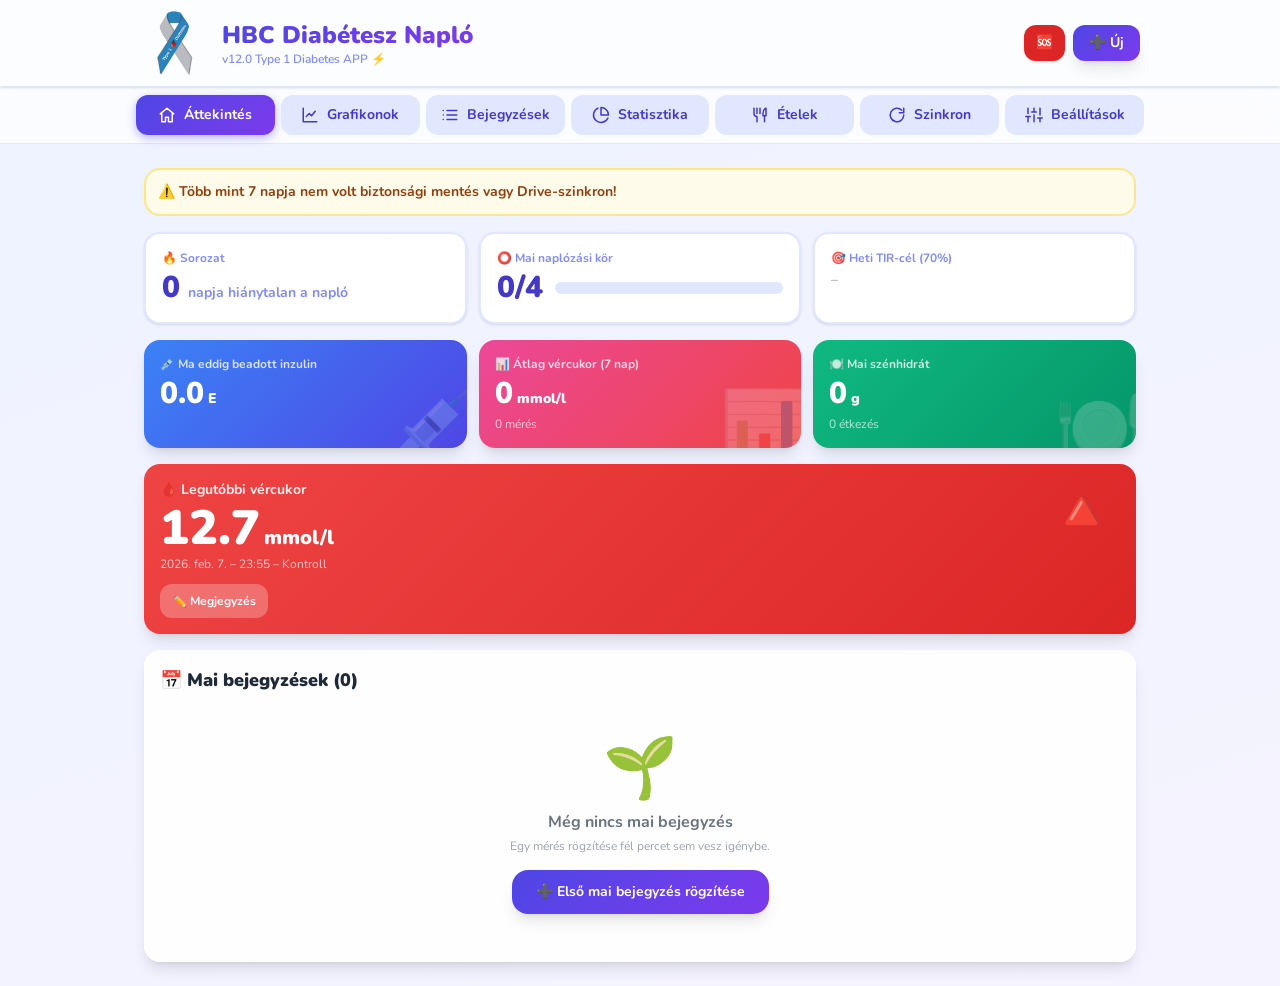
==== index.html @ e6b9826d "Add files via upload" ====
<!DOCTYPE html>
<html lang="hu">
<head>
<meta charset="UTF-8">
<meta name="viewport" content="width=device-width,initial-scale=1.0">
<title>HBC Diabétesz Napló v12.0 Type 1 Diabetes APP</title>
<meta name="description" content="Inzulinnal kezelt cukorbetegek személyes naplója – vércukor, szénhidrát, inzulin, statisztika, megosztás.">
<meta name="theme-color" content="#4f46e5">
<link rel="manifest" href="manifest.json">
<link rel="icon" href="icons/icon-192.png">
<link rel="apple-touch-icon" href="icons/icon-192.png">
<meta name="apple-mobile-web-app-capable" content="yes">
<meta name="apple-mobile-web-app-status-bar-style" content="default">
<meta name="apple-mobile-web-app-title" content="HBC Diab Napló">
<link rel="stylesheet" href="css/fonts.css">
<link rel="stylesheet" href="css/app.css">
<link rel="stylesheet" href="css/custom.css">
</head>
<body>
<div id="root"></div>
<script src="lib/react.production.min.js"></script>
<script src="lib/react-dom.production.min.js"></script>
<script src="lib/chart.umd.min.js"></script>
<script src="js/i18n.js"></script>
<script src="js/storage.js"></script>
<script src="js/sync.js"></script>
<script src="js/cgm.js"></script>
<script src="js/app.js"></script>
<script>
if('serviceWorker' in navigator){
  window.addEventListener('load',()=>navigator.serviceWorker.register('sw.js').catch(()=>{}));
}
</script>
</body>
</html>
---- css/fonts.css ----
/* Nunito — helyi betűtípusok (offline működéshez), latin + latin-ext (magyar ékezetek) */
@font-face{font-family:'Nunito';font-style:normal;font-weight:400;font-display:swap;src:url('../fonts/nunito-latin-ext-400-normal.woff2') format('woff2');unicode-range:U+0100-02BA,U+02BD-02C5,U+02C7-02CC,U+02CE-02D7,U+02DD-02FF,U+0304,U+0308,U+0329,U+1D00-1DBF,U+1E00-1E9F,U+1EF2-1EFF,U+2020,U+20A0-20AB,U+20AD-20C0,U+2113,U+2C60-2C7F,U+A720-A7FF}
@font-face{font-family:'Nunito';font-style:normal;font-weight:400;font-display:swap;src:url('../fonts/nunito-latin-400-normal.woff2') format('woff2');unicode-range:U+0000-00FF,U+0131,U+0152-0153,U+02BB-02BC,U+02C6,U+02DA,U+02DC,U+0304,U+0308,U+0329,U+2000-206F,U+20AC,U+2122,U+2191,U+2193,U+2212,U+2215,U+FEFF,U+FFFD}
@font-face{font-family:'Nunito';font-style:normal;font-weight:600;font-display:swap;src:url('../fonts/nunito-latin-ext-600-normal.woff2') format('woff2');unicode-range:U+0100-02BA,U+02BD-02C5,U+02C7-02CC,U+02CE-02D7,U+02DD-02FF,U+0304,U+0308,U+0329,U+1D00-1DBF,U+1E00-1E9F,U+1EF2-1EFF,U+2020,U+20A0-20AB,U+20AD-20C0,U+2113,U+2C60-2C7F,U+A720-A7FF}
@font-face{font-family:'Nunito';font-style:normal;font-weight:600;font-display:swap;src:url('../fonts/nunito-latin-600-normal.woff2') format('woff2');unicode-range:U+0000-00FF,U+0131,U+0152-0153,U+02BB-02BC,U+02C6,U+02DA,U+02DC,U+0304,U+0308,U+0329,U+2000-206F,U+20AC,U+2122,U+2191,U+2193,U+2212,U+2215,U+FEFF,U+FFFD}
@font-face{font-family:'Nunito';font-style:normal;font-weight:700;font-display:swap;src:url('../fonts/nunito-latin-ext-700-normal.woff2') format('woff2');unicode-range:U+0100-02BA,U+02BD-02C5,U+02C7-02CC,U+02CE-02D7,U+02DD-02FF,U+0304,U+0308,U+0329,U+1D00-1DBF,U+1E00-1E9F,U+1EF2-1EFF,U+2020,U+20A0-20AB,U+20AD-20C0,U+2113,U+2C60-2C7F,U+A720-A7FF}
@font-face{font-family:'Nunito';font-style:normal;font-weight:700;font-display:swap;src:url('../fonts/nunito-latin-700-normal.woff2') format('woff2');unicode-range:U+0000-00FF,U+0131,U+0152-0153,U+02BB-02BC,U+02C6,U+02DA,U+02DC,U+0304,U+0308,U+0329,U+2000-206F,U+20AC,U+2122,U+2191,U+2193,U+2212,U+2215,U+FEFF,U+FFFD}
@font-face{font-family:'Nunito';font-style:normal;font-weight:800;font-display:swap;src:url('../fonts/nunito-latin-ext-800-normal.woff2') format('woff2');unicode-range:U+0100-02BA,U+02BD-02C5,U+02C7-02CC,U+02CE-02D7,U+02DD-02FF,U+0304,U+0308,U+0329,U+1D00-1DBF,U+1E00-1E9F,U+1EF2-1EFF,U+2020,U+20A0-20AB,U+20AD-20C0,U+2113,U+2C60-2C7F,U+A720-A7FF}
@font-face{font-family:'Nunito';font-style:normal;font-weight:800;font-display:swap;src:url('../fonts/nunito-latin-800-normal.woff2') format('woff2');unicode-range:U+0000-00FF,U+0131,U+0152-0153,U+02BB-02BC,U+02C6,U+02DA,U+02DC,U+0304,U+0308,U+0329,U+2000-206F,U+20AC,U+2122,U+2191,U+2193,U+2212,U+2215,U+FEFF,U+FFFD}
@font-face{font-family:'Nunito';font-style:normal;font-weight:900;font-display:swap;src:url('../fonts/nunito-latin-ext-900-normal.woff2') format('woff2');unicode-range:U+0100-02BA,U+02BD-02C5,U+02C7-02CC,U+02CE-02D7,U+02DD-02FF,U+0304,U+0308,U+0329,U+1D00-1DBF,U+1E00-1E9F,U+1EF2-1EFF,U+2020,U+20A0-20AB,U+20AD-20C0,U+2113,U+2C60-2C7F,U+A720-A7FF}
@font-face{font-family:'Nunito';font-style:normal;font-weight:900;font-display:swap;src:url('../fonts/nunito-latin-900-normal.woff2') format('woff2');unicode-range:U+0000-00FF,U+0131,U+0152-0153,U+02BB-02BC,U+02C6,U+02DA,U+02DC,U+0304,U+0308,U+0329,U+2000-206F,U+20AC,U+2122,U+2191,U+2193,U+2212,U+2215,U+FEFF,U+FFFD}
---- css/custom.css ----
*{-webkit-tap-highlight-color:transparent;box-sizing:border-box}
html,body{font-family:'Nunito',sans-serif;background:#eef2ff;margin:0;padding:0}
@keyframes pulse2{0%,100%{opacity:1}50%{opacity:.55}}
.iob-p{animation:pulse2 2s infinite}
.ecard{transition:transform .15s,box-shadow .15s}
.ecard:hover{transform:translateY(-1px);box-shadow:0 6px 20px rgba(79,70,229,.15)}
::-webkit-scrollbar{width:5px;height:5px}
::-webkit-scrollbar-thumb{background:#818cf8;border-radius:3px}
::-webkit-scrollbar-track{background:#e0e7ff}
button:active{transform:scale(.97)}
input[type=date],input[type=datetime-local]{color-scheme:light}
.ta{background:linear-gradient(135deg,var(--hbc-c1,#4f46e5),var(--hbc-c2,#7c3aed))!important;color:#fff!important;box-shadow:0 3px 10px rgba(79,70,229,.4)}
.ti{background:#e0e7ff;color:#4338ca}
.chart-container{position:relative;height:260px;width:100%}
@media(min-width:768px){.chart-container{height:360px}}

/* ═══════════ v9 — TypeOneDiab LOGÓ ═══════════
   Mobil: a max. méret a fejlécben rendelkezésre álló helyhez igazodik.
   Asztali: alapból +20% (48px → 58px), és a képernyőszélességgel
   automatikusan skálázódik (clamp: 58–76px). */
.hbc-logo{height:clamp(38px,11vw,48px);width:auto;max-width:34vw;object-fit:contain;
  border-radius:12px;flex-shrink:0}
@media(min-width:768px){.hbc-logo{height:clamp(58px,5.5vw,76px);max-width:none}}
[data-hbc-dark] .hbc-logo{background:#fff;padding:2px}

/* ═══════════ v9 — MOBIL HAMBURGER MENÜ ═══════════ */
.hbc-menu{background:rgba(255,255,255,.98);backdrop-filter:blur(12px);
  -webkit-backdrop-filter:blur(12px);border-radius:0 0 24px 24px;
  box-shadow:0 12px 32px rgba(79,70,229,.25);padding:14px 14px 18px;
  animation:hbcMenuIn .18s ease-out}
@keyframes hbcMenuIn{from{transform:translateY(-8px);opacity:0}to{transform:translateY(0);opacity:1}}
[data-hbc-dark] .hbc-menu{background:rgba(24,20,40,.98)}

/* ═══════════ v9 — EGYÉNI SZÍNVÁLASZTÓ (felugró színskála) ═══════════ */
.hbc-colorpick{width:56px;height:40px;padding:2px;border:2px solid #c7d2fe;
  border-radius:12px;background:#fff;cursor:pointer}
[data-hbc-dark] .hbc-colorpick{background:#1d1930;border-color:#332c52}

/* ═══════════ v8 — ALSÓ NAVIGÁCIÓS SÁV (mobil) ═══════════ */
.bnav{background:rgba(255,255,255,.93);backdrop-filter:blur(12px);-webkit-backdrop-filter:blur(12px);
  border-top:1.5px solid #e0e7ff;box-shadow:0 -4px 16px rgba(79,70,229,.08);
  padding-bottom:env(safe-area-inset-bottom,0)}
.bnav-a{color:var(--hbc-c1,#4f46e5)}
.bnav-i{color:#94a3b8}
.bnav button{transition:color .15s}
.bnav button:active{transform:scale(.95)}
[data-hbc-dark] .bnav{background:rgba(24,20,40,.93);border-top-color:#332c52;box-shadow:0 -4px 16px rgba(0,0,0,.4)}
[data-hbc-dark] .bnav-i{color:#7b74a0}
[data-hbc-dark] .bnav-a{color:#a5b4fc}
@media print{.bnav{display:none}}

/* v8 — nagyobb érintőfelületek, fókusz-jelzés (hozzáférhetőség) */
button{min-height:34px}
input,select,textarea{min-height:38px}
button:focus-visible,input:focus-visible,select:focus-visible,textarea:focus-visible{
  outline:2.5px solid var(--hbc-c1,#4f46e5);outline-offset:2px}
/* v8 — sötét mód kontraszt-finomítás (WCAG AA) */
[data-hbc-dark] .text-gray-400{color:#9d97bd!important}
[data-hbc-dark] .text-indigo-400{color:#a3b0fa!important}

/* ═══════════ v7.1 — SÖTÉT MÓD ═══════════
   A [data-hbc-dark] attribútumot az App kapcsolja a Beállítások szerint. */
[data-hbc-dark] .min-h-screen{background:linear-gradient(160deg,var(--hbc-bg1-dark,#0e0c1a),var(--hbc-bg2-dark,#151226))!important}
[data-hbc-dark] .bg-white{background-color:#1d1930!important}
[data-hbc-dark] .bg-white\/95,[data-hbc-dark] .bg-white\/90,
[data-hbc-dark] .bg-white\/80,[data-hbc-dark] .bg-white\/75{background-color:rgba(24,20,40,.82)!important}
[data-hbc-dark] .text-gray-800,[data-hbc-dark] .text-gray-900{color:#eceaf6!important}
[data-hbc-dark] .text-gray-500,[data-hbc-dark] .text-gray-600{color:#a9a3c9!important}
[data-hbc-dark] .text-gray-400{color:#8b85ad!important}
[data-hbc-dark] .border-indigo-100,[data-hbc-dark] .border-indigo-200{border-color:#332c52!important}
[data-hbc-dark] .border-gray-200{border-color:#3a3358!important}
[data-hbc-dark] .bg-indigo-50{background-color:#241f3d!important}
[data-hbc-dark] .bg-indigo-100{background-color:#2c2649!important}
[data-hbc-dark] .bg-purple-50{background-color:#2a2044!important}
[data-hbc-dark] .bg-purple-100{background-color:#332853!important}
[data-hbc-dark] .bg-blue-50{background-color:#1c2340!important}
[data-hbc-dark] .bg-amber-50{background-color:#332a17!important}
[data-hbc-dark] .bg-emerald-50,[data-hbc-dark] .bg-green-50{background-color:#162b24!important}
[data-hbc-dark] .bg-red-50{background-color:#331d22!important}
[data-hbc-dark] .bg-lime-100{background-color:#26301a!important}
[data-hbc-dark] .bg-sky-100{background-color:#16283a!important}
[data-hbc-dark] .bg-violet-100{background-color:#2d2450!important}
[data-hbc-dark] .bg-rose-100{background-color:#3a1e2a!important}
[data-hbc-dark] .bg-amber-100{background-color:#3a2f14!important}
[data-hbc-dark] .bg-indigo-50 *:not(button):not(input){}
[data-hbc-dark] .text-indigo-700{color:#a5b4fc!important}
[data-hbc-dark] .text-indigo-600{color:#96a5fb!important}
[data-hbc-dark] .text-indigo-400{color:#8d9bf5!important}
[data-hbc-dark] .text-purple-800,[data-hbc-dark] .text-purple-900{color:#d5c8f7!important}
[data-hbc-dark] .text-purple-700,[data-hbc-dark] .text-purple-600{color:#c4b0f2!important}
[data-hbc-dark] .text-purple-500{color:#ab97e0!important}
[data-hbc-dark] .text-blue-900,[data-hbc-dark] .text-blue-800{color:#bcd3f7!important}
[data-hbc-dark] .text-blue-700{color:#a9c6f5!important}
[data-hbc-dark] .text-amber-800,[data-hbc-dark] .text-amber-700{color:#f0d492!important}
[data-hbc-dark] .text-emerald-700,[data-hbc-dark] .text-green-700{color:#8fe6c0!important}
[data-hbc-dark] .text-red-700{color:#f5a3a3!important}
[data-hbc-dark] .text-lime-800{color:#cbe793!important}
[data-hbc-dark] .text-sky-800{color:#9cd0f5!important}
[data-hbc-dark] .text-violet-800{color:#cfc0f5!important}
[data-hbc-dark] .text-rose-800{color:#f3b3c7!important}
[data-hbc-dark] .text-amber-800{color:#f0d492!important}
[data-hbc-dark] .text-indigo-800{color:#b3bffb!important}
[data-hbc-dark] .text-indigo-900{color:#c4cdfc!important}
[data-hbc-dark] input,[data-hbc-dark] select,[data-hbc-dark] textarea{
  background-color:#241f3d;color:#eceaf6;border-color:#3a3358}
[data-hbc-dark] input[type=date],[data-hbc-dark] input[type=datetime-local]{color-scheme:dark}

/* ═══════════ v10 FIX — HIÁNYZÓ TAILWIND-OSZTÁLYOK PÓTLÁSA ═══════════
   A css/app.css előre fordított Tailwind-fájl, amelyből a v9/v10-ben
   bevezetett osztályok hiányoznak. Ezek némán nem működtek:
   - asztali gombsor sosem jelent meg (md:block hiánya)
   - hamburger asztalin is látszott (md:hidden hiánya)
   - a mobil menü a bal szélre zsugorodott (inset-x-0 hiánya)
   - a menü a tartalom ALÁ került (z-[95] hiánya) → réteghibák minden oldalon */
.inset-x-0{left:0;right:0}
.left-0{left:0}
.right-0{right:0}
.bottom-0{bottom:0}
.bottom-20{bottom:5rem}
.top-\[64px\]{top:64px}
.z-\[95\]{z-index:95}
.bg-black\/40{background-color:rgba(0,0,0,.4)}
.flex-col{flex-direction:column}
.inline-flex{display:inline-flex}
.items-stretch{align-items:stretch}
.justify-around{justify-content:space-around}
.gap-0\.5{gap:.125rem}
.pb-28{padding-bottom:7rem}
.leading-none{line-height:1}
.leading-snug{line-height:1.375}
.tracking-wide{letter-spacing:.025em}
.uppercase{text-transform:uppercase}
.underline{text-decoration-line:underline}
.min-h-\[44px\]{min-height:44px}
@media(min-width:768px){
  .md\:hidden{display:none}
  .md\:block{display:block}
  .md\:gap-3{gap:.75rem}
  .md\:pb-6{padding-bottom:1.5rem}
  .md\:bottom-5{bottom:1.25rem}
  .md\:grid-cols-5{grid-template-columns:repeat(5,minmax(0,1fr))}
}
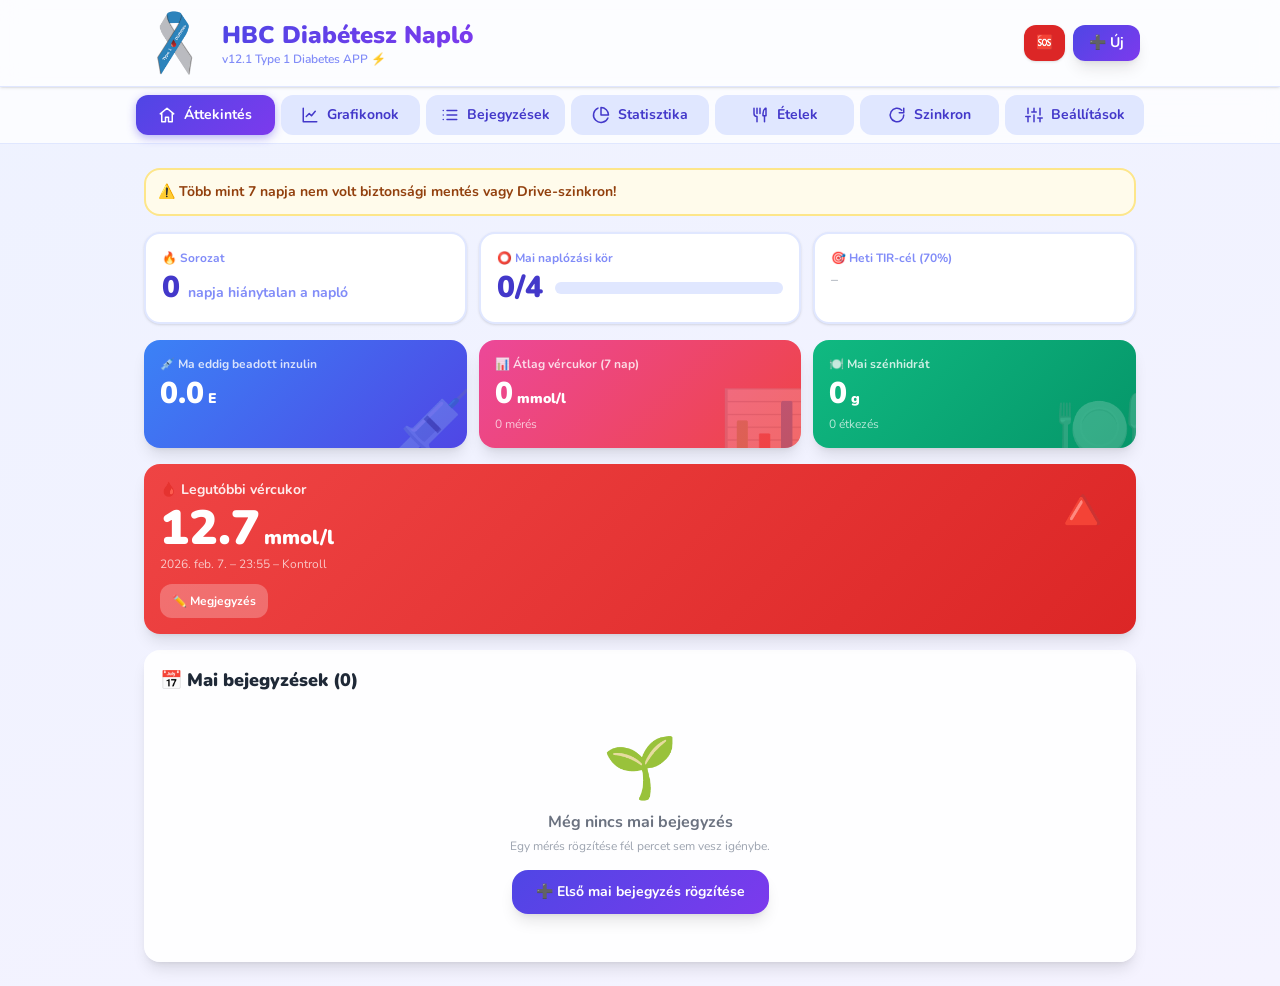
==== commit 6565fb17: "Add files via upload" ====
--- a/index.html
+++ b/index.html
@@ -3,7 +3,7 @@
 <head>
 <meta charset="UTF-8">
 <meta name="viewport" content="width=device-width,initial-scale=1.0">
-<title>HBC Diabétesz Napló v12.0 Type 1 Diabetes APP</title>
+<title>HBC Diabétesz Napló v12.1 Type 1 Diabetes APP</title>
 <meta name="description" content="Inzulinnal kezelt cukorbetegek személyes naplója – vércukor, szénhidrát, inzulin, statisztika, megosztás.">
 <meta name="theme-color" content="#4f46e5">
 <link rel="manifest" href="manifest.json">
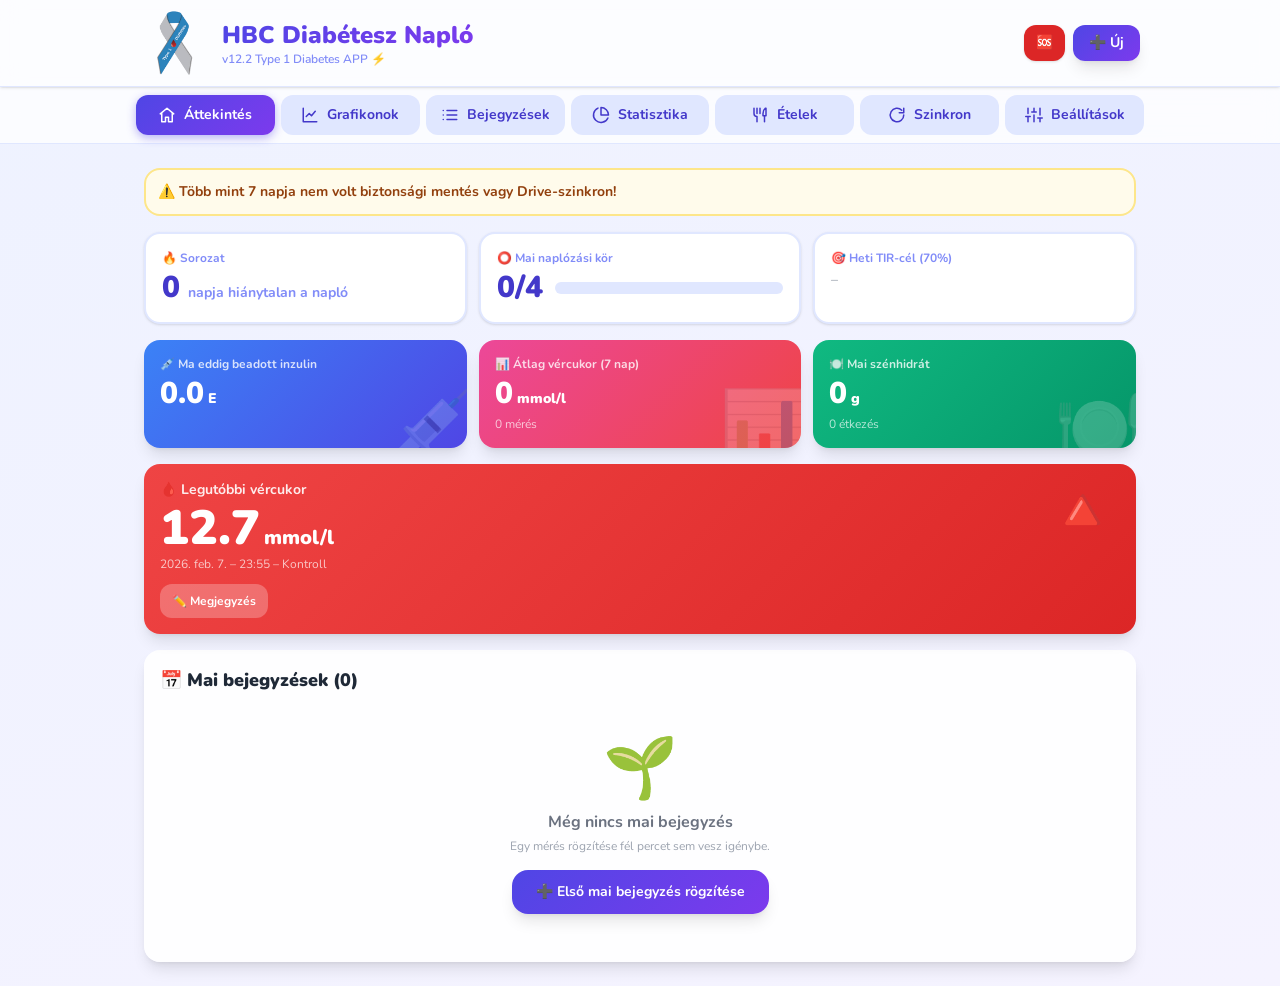
==== commit 0c659ae8: "Add files via upload" ====
--- a/index.html
+++ b/index.html
@@ -3,7 +3,7 @@
 <head>
 <meta charset="UTF-8">
 <meta name="viewport" content="width=device-width,initial-scale=1.0">
-<title>HBC Diabétesz Napló v12.1 Type 1 Diabetes APP</title>
+<title>HBC Diabétesz Napló v12.2 Type 1 Diabetes APP</title>
 <meta name="description" content="Inzulinnal kezelt cukorbetegek személyes naplója – vércukor, szénhidrát, inzulin, statisztika, megosztás.">
 <meta name="theme-color" content="#4f46e5">
 <link rel="manifest" href="manifest.json">
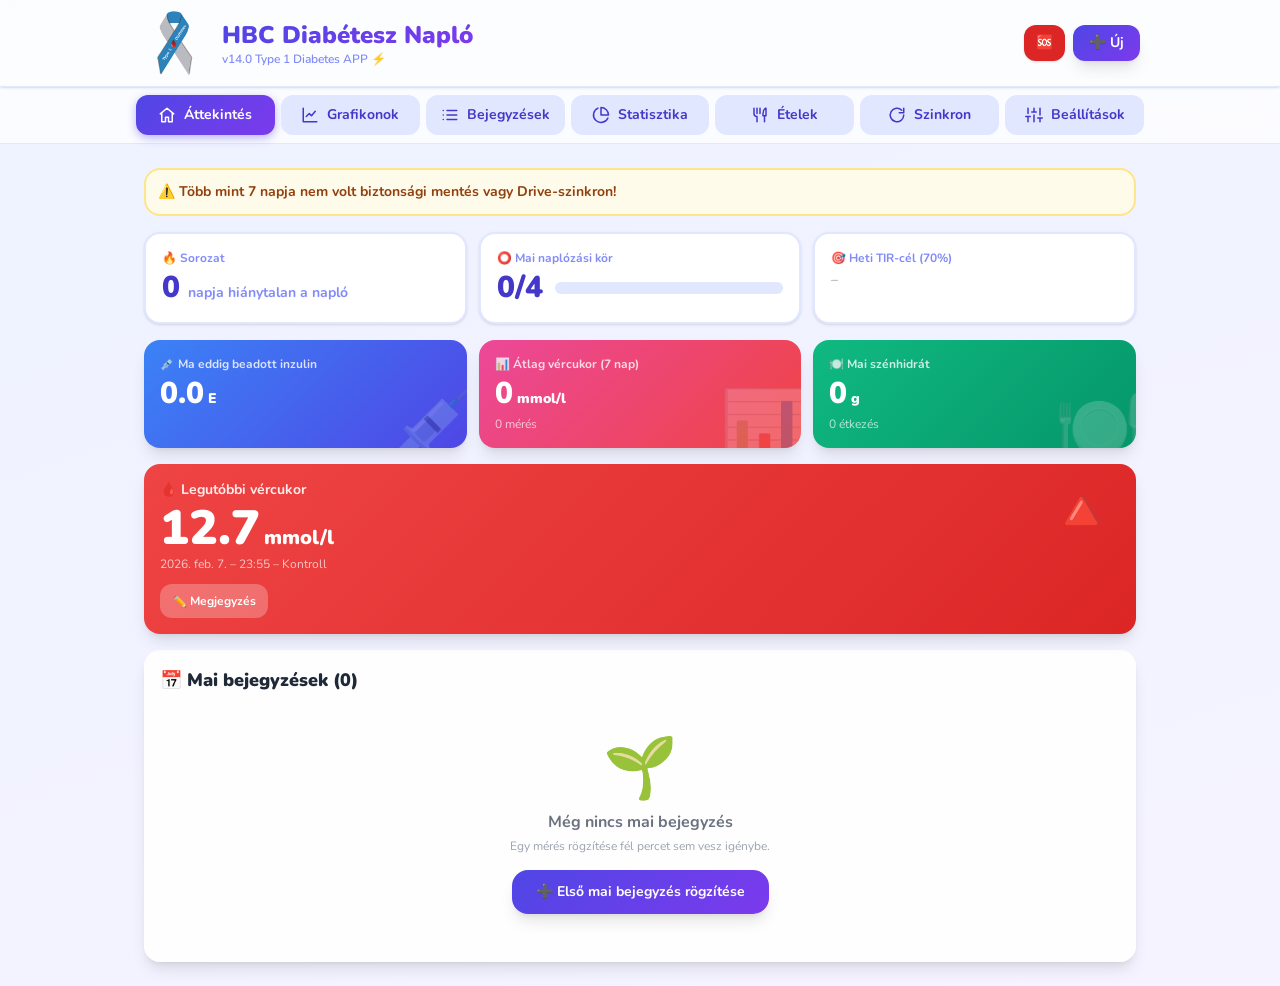
==== commit 63f65033: "Add files via upload" ====
--- a/index.html
+++ b/index.html
@@ -2,8 +2,8 @@
 <html lang="hu">
 <head>
 <meta charset="UTF-8">
-<meta name="viewport" content="width=device-width,initial-scale=1.0">
-<title>HBC Diabétesz Napló v12.2 Type 1 Diabetes APP</title>
+<meta name="viewport" content="width=device-width,initial-scale=1.0,viewport-fit=cover">
+<title>HBC Diabétesz Napló v14 Type 1 Diabetes APP</title>
 <meta name="description" content="Inzulinnal kezelt cukorbetegek személyes naplója – vércukor, szénhidrát, inzulin, statisztika, megosztás.">
 <meta name="theme-color" content="#4f46e5">
 <link rel="manifest" href="manifest.json">
--- a/css/custom.css
+++ b/css/custom.css
@@ -106,6 +106,45 @@
   background-color:#241f3d;color:#eceaf6;border-color:#3a3358}
 [data-hbc-dark] input[type=date],[data-hbc-dark] input[type=datetime-local]{color-scheme:dark}
 
+/* ═══════════ v12.3 FIX — BEJEGYZÉS-CÍMKÉK (BADGE) SÖTÉT MÓDBAN ═══════════
+   A bejegyzéskártyák kis címkéi (vércukor, CH, inzulin, mozgás) világos
+   hátteret + sötét szöveget használnak. Sötét módban a szövegszín-szabályok
+   világosítottak, miközben több háttér (bg-blue/green/emerald/yellow/red-100)
+   világos maradt → olvashatatlan felirat. Megoldás: a címkék sötét módban is
+   PONTOSAN a világos módbeli színeiket tartják meg — asztali és mobil nézetben. */
+[data-hbc-dark] .hbc-badge.bg-green-100{background-color:#dcfce7!important}
+[data-hbc-dark] .hbc-badge.text-green-700{color:#15803d!important}
+[data-hbc-dark] .hbc-badge.bg-emerald-100{background-color:#d1fae5!important}
+[data-hbc-dark] .hbc-badge.text-emerald-700{color:#047857!important}
+[data-hbc-dark] .hbc-badge.bg-blue-100{background-color:#dbeafe!important}
+[data-hbc-dark] .hbc-badge.text-blue-700{color:#1d4ed8!important}
+[data-hbc-dark] .hbc-badge.bg-purple-100{background-color:#f3e8ff!important}
+[data-hbc-dark] .hbc-badge.text-purple-700{color:#7e22ce!important}
+[data-hbc-dark] .hbc-badge.bg-amber-100{background-color:#fef3c7!important}
+[data-hbc-dark] .hbc-badge.text-amber-700{color:#b45309!important}
+[data-hbc-dark] .hbc-badge.bg-red-100{background-color:#fee2e2!important}
+[data-hbc-dark] .hbc-badge.text-red-700{color:#b91c1c!important}
+[data-hbc-dark] .hbc-badge.bg-yellow-100{background-color:#fef9c3!important}
+[data-hbc-dark] .hbc-badge.text-yellow-700{color:#a16207!important}
+
+/* ═══════════ v12.9 FIX — ÉTKEZÉS-CÍMKÉK (Reggeli, Ebéd, Vacsora…) SÖTÉT MÓDBAN ═══════════
+   Az étkezéstípus kis címkéi eddig átszíneződtek sötét módban — kérésre ezek is
+   a világos módbeli színeiket tartják meg, a többi bejegyzés-címkével egységesen. */
+[data-hbc-dark] .hbc-badge.bg-amber-100{background-color:#fef3c7!important}
+[data-hbc-dark] .hbc-badge.text-amber-800{color:#92400e!important}
+[data-hbc-dark] .hbc-badge.bg-lime-100{background-color:#ecfccb!important}
+[data-hbc-dark] .hbc-badge.text-lime-800{color:#3f6212!important}
+[data-hbc-dark] .hbc-badge.bg-sky-100{background-color:#e0f2fe!important}
+[data-hbc-dark] .hbc-badge.text-sky-800{color:#075985!important}
+[data-hbc-dark] .hbc-badge.bg-violet-100{background-color:#ede9fe!important}
+[data-hbc-dark] .hbc-badge.text-violet-800{color:#5b21b6!important}
+[data-hbc-dark] .hbc-badge.bg-rose-100{background-color:#ffe4e6!important}
+[data-hbc-dark] .hbc-badge.text-rose-800{color:#9f1239!important}
+[data-hbc-dark] .hbc-badge.bg-indigo-100{background-color:#e0e7ff!important}
+[data-hbc-dark] .hbc-badge.text-indigo-800{color:#3730a3!important}
+[data-hbc-dark] .hbc-badge.bg-gray-100{background-color:#f3f4f6!important}
+[data-hbc-dark] .hbc-badge.text-gray-600{color:#4b5563!important}
+
 /* ═══════════ v10 FIX — HIÁNYZÓ TAILWIND-OSZTÁLYOK PÓTLÁSA ═══════════
    A css/app.css előre fordított Tailwind-fájl, amelyből a v9/v10-ben
    bevezetett osztályok hiányoznak. Ezek némán nem működtek:
@@ -140,4 +179,28 @@
   .md\:pb-6{padding-bottom:1.5rem}
   .md\:bottom-5{bottom:1.25rem}
   .md\:grid-cols-5{grid-template-columns:repeat(5,minmax(0,1fr))}
-}+}
+/* ═══════════ v14 — MOBIL NÉZET JAVÍTÁSOK ═══════════
+   1) iOS/Android: a 16px-nél kisebb betűméretű beviteli mezőre koppintva a
+      böngésző AUTOMATIKUSAN RÁNAGYÍT, ettől az oldal "kilóg" alul-felül, és
+      görgetéssel sem áll vissza. A 16px-es mezőbetű ezt teljesen megszünteti.
+   2) A tartalom sosem lóghat ki vízszintesen (overflow-x tiltva).
+   3) A gördülő modálok simán, natívan görgethetők (momentum scroll). */
+@media (max-width:767px){
+  input,select,textarea{font-size:16px!important}
+}
+html,body{overflow-x:hidden;width:100%}
+#root{min-height:100dvh}
+@supports not (min-height:100dvh){#root{min-height:100vh}}
+input[type=range]{padding:0;border:none;background:transparent}
+/* v14 — az app.css-ből hiányzó, újonnan használt osztályok pótlása */
+.text-right{text-align:right}
+.whitespace-pre-wrap{white-space:pre-wrap}
+.pl-2{padding-left:.5rem}
+.grid-cols-5{grid-template-columns:repeat(5,minmax(0,1fr))}
+.cursor-pointer{cursor:pointer}
+.bg-orange-100{background-color:#ffedd5}
+.text-orange-700{color:#c2410c}
+.accent-yellow-600{accent-color:#ca8a04}
+.accent-gray-600{accent-color:#4b5563}
+.focus\:border-emerald-400:focus{border-color:#34d399}
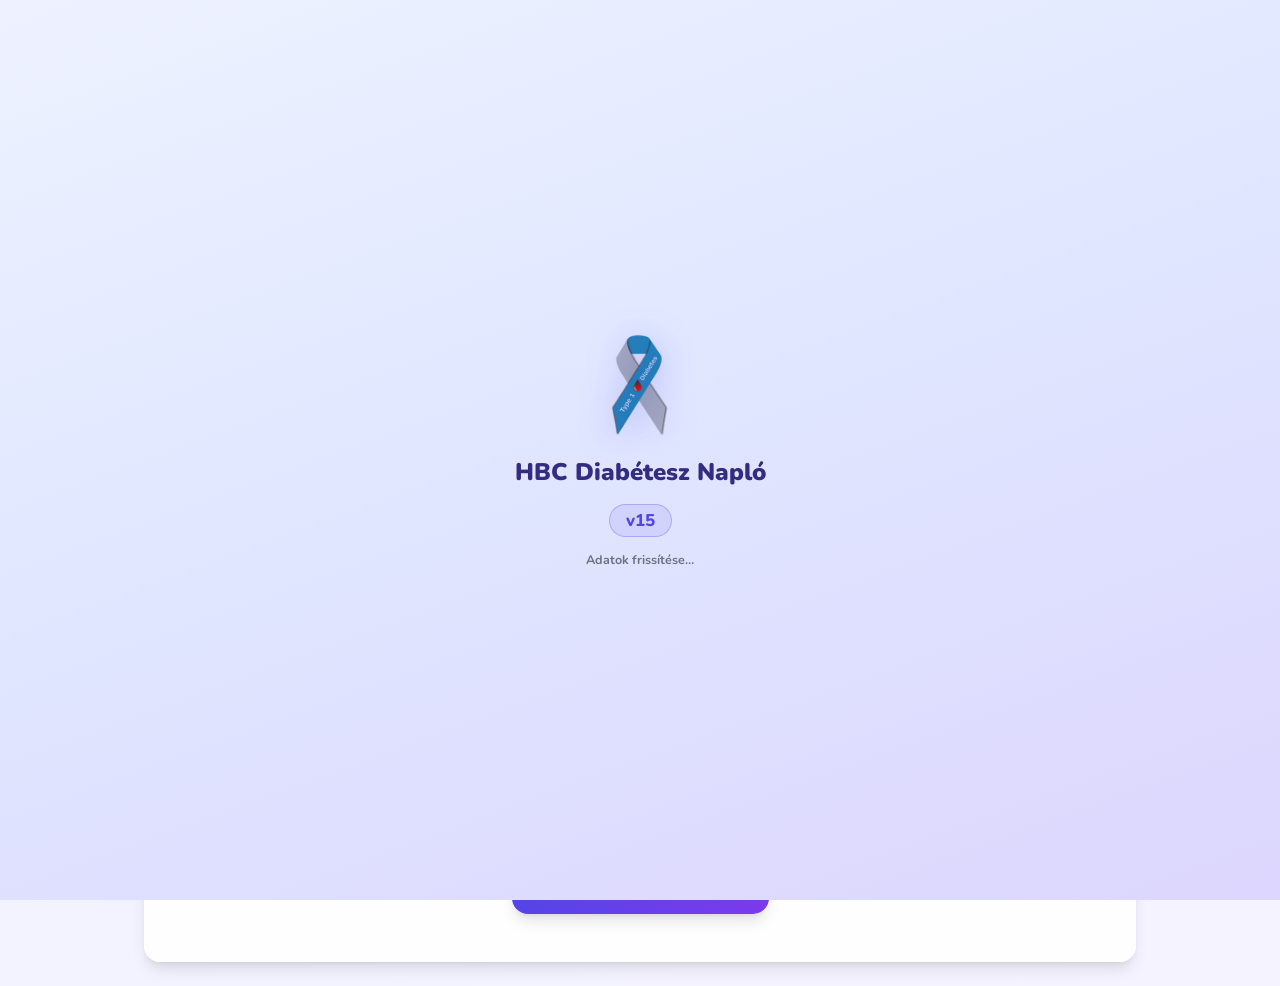
==== commit c0e34ecc: "Add files via upload" ====
--- a/index.html
+++ b/index.html
@@ -3,7 +3,7 @@
 <head>
 <meta charset="UTF-8">
 <meta name="viewport" content="width=device-width,initial-scale=1.0,viewport-fit=cover">
-<title>HBC Diabétesz Napló v14 Type 1 Diabetes APP</title>
+<title>HBC Diabétesz Napló Type 1 Diabetes APP</title>
 <meta name="description" content="Inzulinnal kezelt cukorbetegek személyes naplója – vércukor, szénhidrát, inzulin, statisztika, megosztás.">
 <meta name="theme-color" content="#4f46e5">
 <link rel="manifest" href="manifest.json">
@@ -17,6 +17,24 @@
 <link rel="stylesheet" href="css/custom.css">
 </head>
 <body>
+<!-- ═══ v15: INDÍTÓKÉPERNYŐ — csak HIDEG indításkor (új munkamenet), 3 mp-ig.
+     Háttérből előhozáskor (futó munkamenet) nem jelenik meg. -->
+<style>
+#hbc-splash{position:fixed;inset:0;z-index:9999;display:flex;flex-direction:column;align-items:center;justify-content:center;gap:14px;background:linear-gradient(160deg,#eef2ff 0%,#e0e7ff 45%,#ddd6fe 100%);transition:opacity .4s ease}
+#hbc-splash img{width:110px;height:110px;object-fit:contain;filter:drop-shadow(0 6px 18px rgba(79,70,229,.35));animation:hbcPop .6s ease}
+#hbc-splash h1{margin:0;font-family:'Nunito','Segoe UI',sans-serif;font-size:24px;font-weight:900;color:#312e81;text-align:center}
+#hbc-splash .ver{font-family:'Nunito','Segoe UI',sans-serif;font-size:17px;font-weight:800;color:#4f46e5;background:rgba(79,70,229,.1);border:1.5px solid rgba(79,70,229,.3);border-radius:999px;padding:3px 16px}
+#hbc-splash .ld{font-family:'Nunito','Segoe UI',sans-serif;font-size:12.5px;font-weight:700;color:#6b7280;animation:hbcPulse 1.2s ease infinite}
+@keyframes hbcPop{0%{transform:scale(.7);opacity:0}100%{transform:scale(1);opacity:1}}
+@keyframes hbcPulse{0%,100%{opacity:.45}50%{opacity:1}}
+@media (prefers-color-scheme:dark){#hbc-splash{background:linear-gradient(160deg,#1e1b4b 0%,#312e81 60%,#4c1d95 100%)}#hbc-splash h1{color:#e0e7ff}#hbc-splash .ver{color:#c7d2fe;background:rgba(199,210,254,.12);border-color:rgba(199,210,254,.35)}#hbc-splash .ld{color:#a5b4fc}}
+</style>
+<div id="hbc-splash">
+  <img src="icons/logo.png" alt="HBC">
+  <h1>HBC Diabétesz Napló</h1>
+  <div class="ver" id="hbc-splash-ver"></div>
+  <div class="ld">Adatok frissítése…</div>
+</div>
 <div id="root"></div>
 <script src="lib/react.production.min.js"></script>
 <script src="lib/react-dom.production.min.js"></script>
@@ -30,6 +48,28 @@
 if('serviceWorker' in navigator){
   window.addEventListener('load',()=>navigator.serviceWorker.register('sw.js').catch(()=>{}));
 }
+/* ═══ v15: indítóképernyő vezérlése ═══
+   - A verziószám MINDIG az app.js központi APP_VERSION konstansából jön,
+     így soha nem ragadhat be régi szám (a rendszer-splash-sel ellentétben).
+   - sessionStorage: ugyanabban a (háttérben futó) munkamenetben nem jön fel újra. */
+(function(){
+  var sp=document.getElementById('hbc-splash');
+  if(!sp) return;
+  try{
+    var v=document.getElementById('hbc-splash-ver');
+    if(v && typeof APP_VERSION!=='undefined') v.textContent='v'+APP_VERSION;
+  }catch(e){}
+  var seen=false;
+  try{
+    seen=sessionStorage.getItem('hbc-splash-seen')==='1';
+    sessionStorage.setItem('hbc-splash-seen','1');
+  }catch(e){}
+  if(seen){ sp.parentNode.removeChild(sp); return; }
+  setTimeout(function(){
+    sp.style.opacity='0';
+    setTimeout(function(){ if(sp.parentNode) sp.parentNode.removeChild(sp); },450);
+  },3000);
+})();
 </script>
 </body>
 </html>
--- a/css/custom.css
+++ b/css/custom.css
@@ -204,3 +204,12 @@
 .accent-yellow-600{accent-color:#ca8a04}
 .accent-gray-600{accent-color:#4b5563}
 .focus\:border-emerald-400:focus{border-color:#34d399}
+
+/* ═══════════ v14.2 FIX — „EGYÉB TEVÉKENYSÉG" NAGY CSEMPE SÖTÉT MÓDBAN ═══════════
+   A sötét mód a bg-emerald/blue/purple/amber-50 csempeháttereket sötétíti,
+   de a bg-yellow-50 (Egyéb tevékenység) KIMARADT: a csempe világossárga
+   maradt, miközben a szövegszabályok világosra váltottak → olvashatatlan.
+   Megoldás: a nagy csempe a TÖBBI NAGY CSEMPÉVEL AZONOSAN sötétre vált
+   (a világos szöveget a általános sötét szabályok adják). A kis
+   „Tevékenység" címke (hbc-badge) a v12.3-as fix szerint világos marad. */
+[data-hbc-dark] .bg-yellow-50{background-color:#332e14!important}
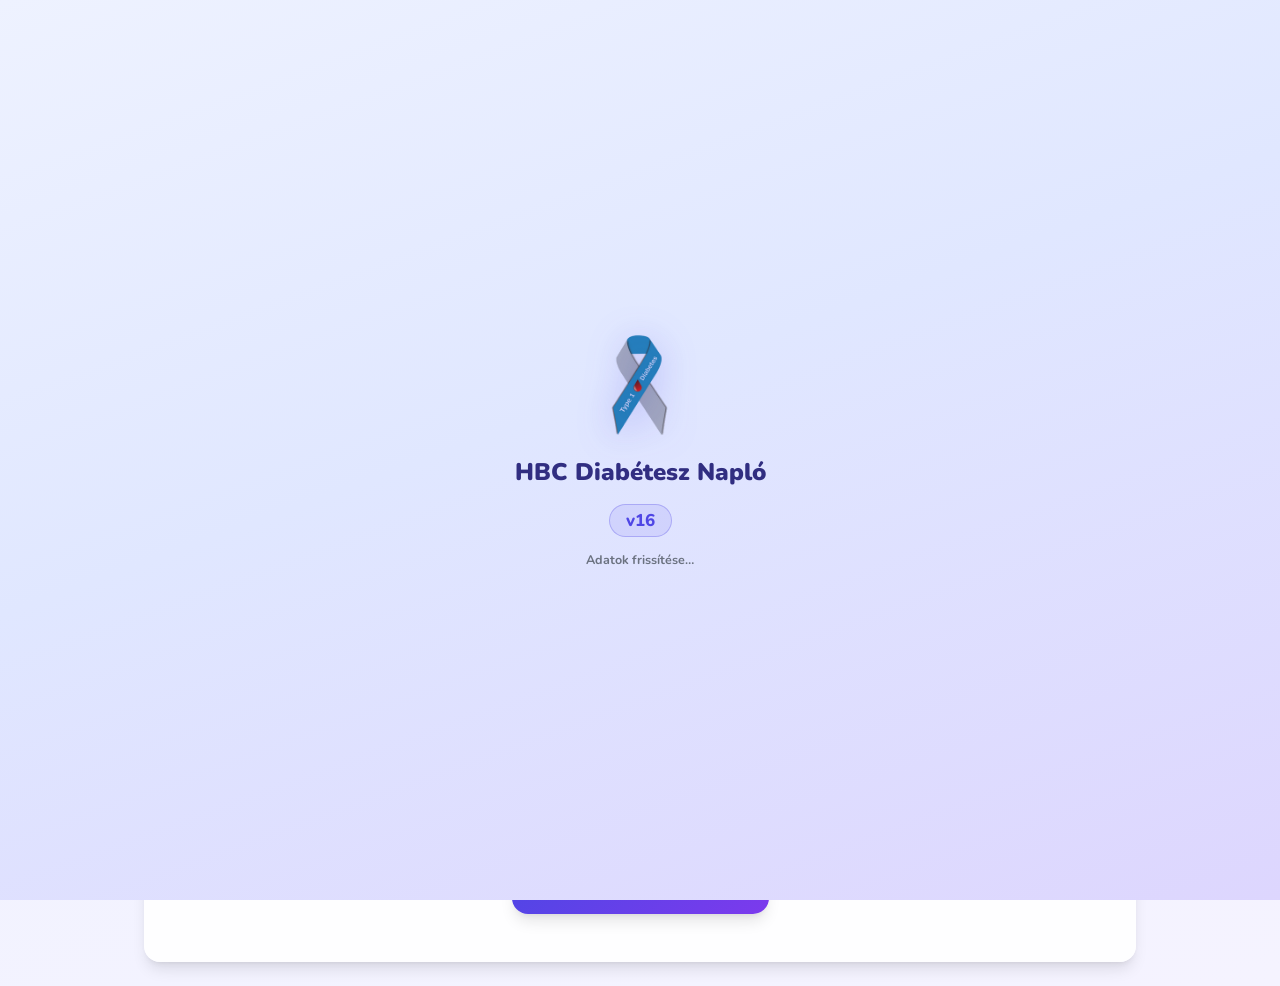
==== commit 22dadf37: "Add files via upload" ====
--- a/index.html
+++ b/index.html
@@ -27,7 +27,6 @@
 #hbc-splash .ld{font-family:'Nunito','Segoe UI',sans-serif;font-size:12.5px;font-weight:700;color:#6b7280;animation:hbcPulse 1.2s ease infinite}
 @keyframes hbcPop{0%{transform:scale(.7);opacity:0}100%{transform:scale(1);opacity:1}}
 @keyframes hbcPulse{0%,100%{opacity:.45}50%{opacity:1}}
-@media (prefers-color-scheme:dark){#hbc-splash{background:linear-gradient(160deg,#1e1b4b 0%,#312e81 60%,#4c1d95 100%)}#hbc-splash h1{color:#e0e7ff}#hbc-splash .ver{color:#c7d2fe;background:rgba(199,210,254,.12);border-color:rgba(199,210,254,.35)}#hbc-splash .ld{color:#a5b4fc}}
 </style>
 <div id="hbc-splash">
   <img src="icons/logo.png" alt="HBC">
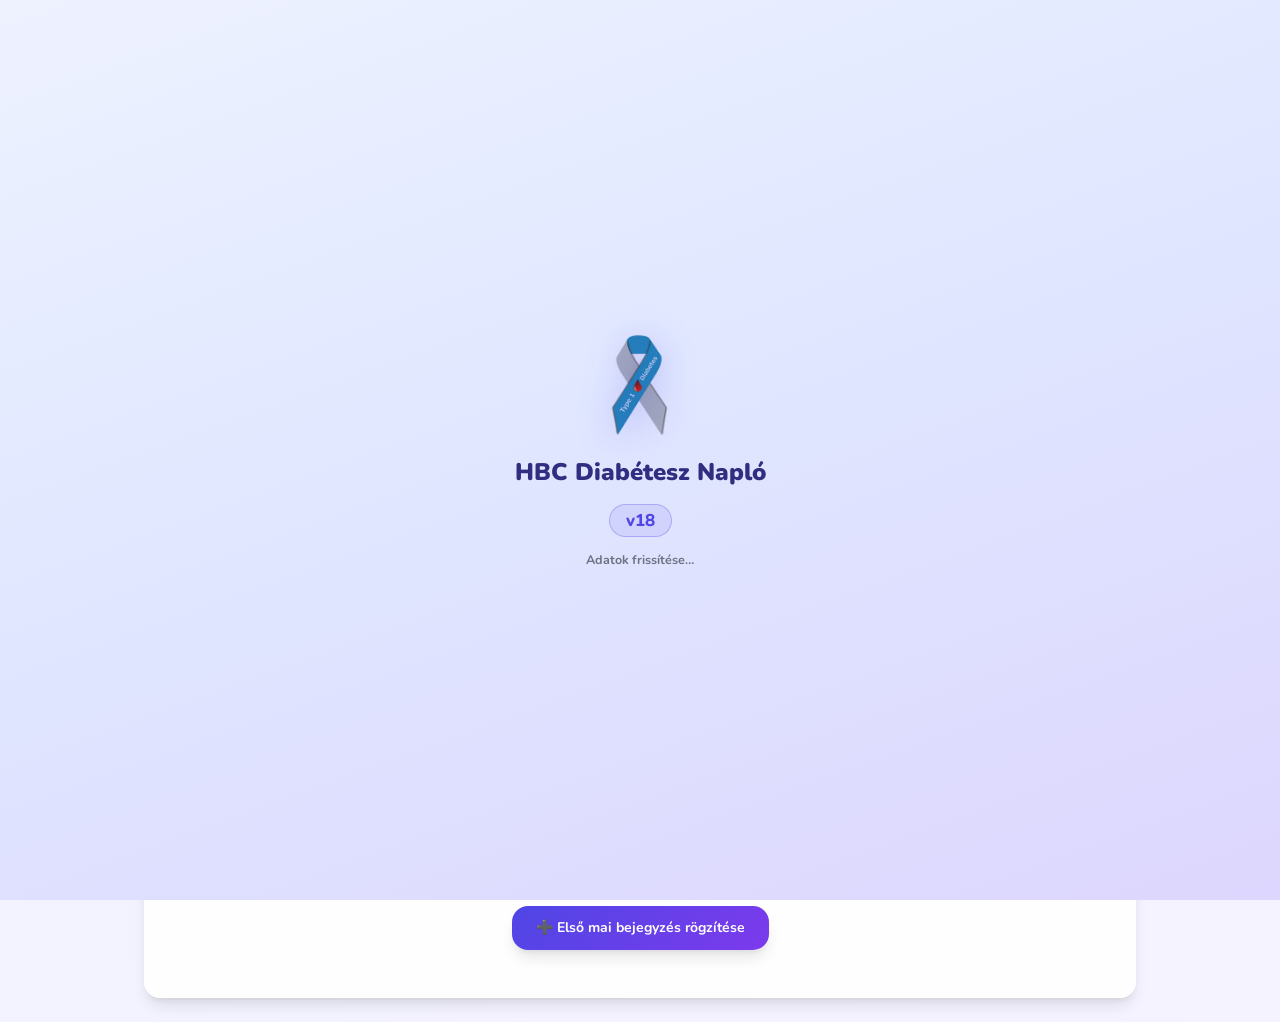
==== commit d9c4323f: "Add files via upload" ====
--- a/index.html
+++ b/index.html
@@ -42,6 +42,8 @@
 <script src="js/storage.js"></script>
 <script src="js/sync.js"></script>
 <script src="js/cgm.js"></script>
+<script src="js/chtabla.js"></script>
+<script src="js/bt.js"></script>
 <script src="js/app.js"></script>
 <script>
 if('serviceWorker' in navigator){
--- a/css/custom.css
+++ b/css/custom.css
@@ -213,3 +213,19 @@
    (a világos szöveget a általános sötét szabályok adják). A kis
    „Tevékenység" címke (hbc-badge) a v12.3-as fix szerint világos marad. */
 [data-hbc-dark] .bg-yellow-50{background-color:#332e14!important}
+
+/* ═══════════ v18 — NAGY BETŰS MÓD (6.7) ═══════════
+   A html.hbc-bigfont osztályt az App kapcsolja a Beállítások szerint.
+   A rem-alapú méretek automatikusan követik a gyökér betűméretet. */
+html.hbc-bigfont{font-size:115%}
+html.hbc-bigfont .text-xs{font-size:.85rem}
+html.hbc-bigfont .text-\[10px\],html.hbc-bigfont .text-\[11px\]{font-size:.75rem}
+
+/* v18 — sötét módban az új emeraldzöld kártyák/tételek is sötétre váltanak */
+[data-hbc-dark] .bg-emerald-50\/50{background-color:rgba(22,43,36,.5)!important}
+[data-hbc-dark] .bg-indigo-50\/50{background-color:rgba(36,31,61,.5)!important}
+[data-hbc-dark] .bg-teal-50{background-color:#132e2b!important}
+[data-hbc-dark] .text-teal-800{color:#94e0d3!important}
+[data-hbc-dark] .border-teal-200{border-color:#1f4a44!important}
+[data-hbc-dark] .border-emerald-200{border-color:#1f4a3a!important}
+[data-hbc-dark] .border-emerald-100{border-color:#1a3d31!important}
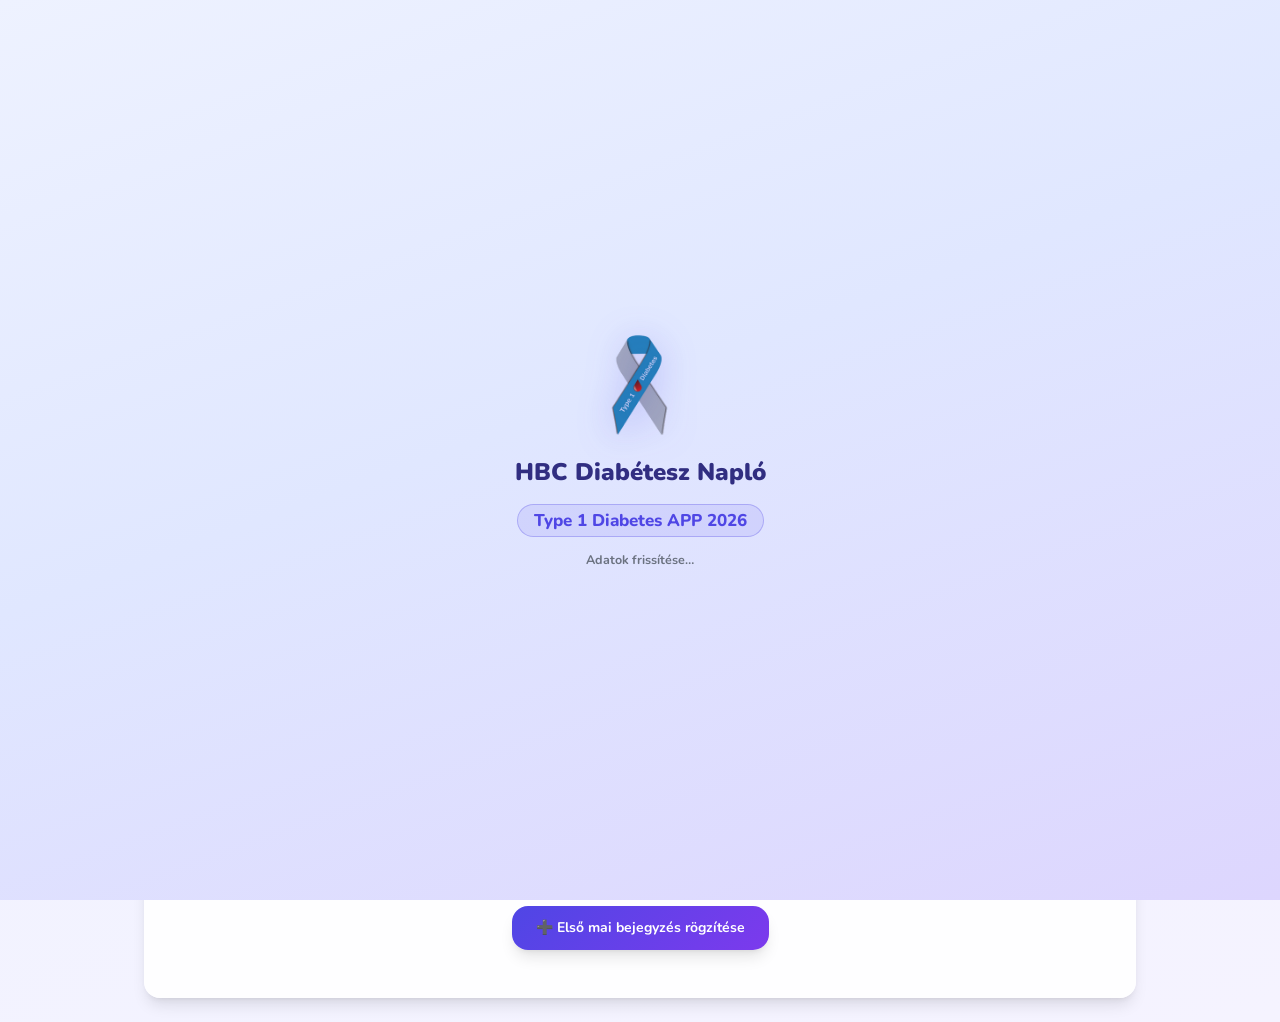
==== commit d50dc3e9: "Add files via upload" ====
--- a/index.html
+++ b/index.html
@@ -50,15 +50,16 @@
   window.addEventListener('load',()=>navigator.serviceWorker.register('sw.js').catch(()=>{}));
 }
 /* ═══ v15: indítóképernyő vezérlése ═══
-   - A verziószám MINDIG az app.js központi APP_VERSION konstansából jön,
-     így soha nem ragadhat be régi szám (a rendszer-splash-sel ellentétben).
-   - sessionStorage: ugyanabban a (háttérben futó) munkamenetben nem jön fel újra. */
+   - sessionStorage: ugyanabban a (háttérben futó) munkamenetben nem jön fel újra.
+   v20.3 (Zoltán kérése): a jelvényben a verziószám helyett — a fő fejléccel
+   konzisztensen — csak "Type 1 Diabetes APP 2026" látszik; a verziószám
+   mostantól kizárólag a Beállítások/Névjegy csempén jelenik meg. */
 (function(){
   var sp=document.getElementById('hbc-splash');
   if(!sp) return;
   try{
     var v=document.getElementById('hbc-splash-ver');
-    if(v && typeof APP_VERSION!=='undefined') v.textContent='v'+APP_VERSION;
+    if(v) v.textContent='Type 1 Diabetes APP 2026';
   }catch(e){}
   var seen=false;
   try{
--- a/css/custom.css
+++ b/css/custom.css
@@ -1,3 +1,60 @@
+
+/* ═══════════ v20.2 (korrekció, kiegészítés) — TOVÁBBI HIÁNYZÓ TAILWIND-OSZTÁLYOK
+   A TELJES ALKALMAZÁSBAN ═══════════
+   A responsive-ellenőrzés kapcsán feltárt hibát (lásd lentebb, .hbc-fooditem-*
+   és .hbc-mobile-only/.hbc-desktop-only szabályok) egy teljes, programmatikus
+   ellenőrzéssel átvizsgáltam az egész app.js forrásra: az ott ténylegesen
+   használt ~330 CSS-osztályból még kb. 40 további hiányzott a lefordított
+   app.css-ből (Zoltán kifejezett kérésére javítva). Ezek jellemzően kisebb,
+   önmagukban nem "törő" jellegű stílusok voltak (kurzor, hover/focus
+   visszajelzés, betűforma, kisebb térközök) — de mind ténylegesen használt,
+   érvényes osztály volt a forráskódban, csak hatástalan. Minden érintett
+   helyen saját osztályra cserélve (app.js), az app.css-t nem kellett
+   újrafordítani. Színek/méretek a Tailwind alapértelmezett skálájából, a
+   ténylegesen a forrásban megadott érték szerint. */
+.hbc-mt-neg2{margin-top:-.5rem}
+.hbc-accent-amber{accent-color:#d97706}
+.hbc-accent-emerald{accent-color:#059669}
+.hbc-accent-gray{accent-color:#4b5563}
+.hbc-accent-yellow{accent-color:#ca8a04}
+.hbc-bg-white-70{background-color:rgba(255,255,255,.7)}
+.hbc-border-t-2{border-top-width:2px;border-top-style:solid}
+.hbc-cursor-pointer{cursor:pointer}
+.hbc-flex-col{flex-direction:column}
+.hbc-focus-border-emerald-400:focus{border-color:#34d399}
+.hbc-focus-border-indigo-500:focus{border-color:#6366f1}
+.hbc-focus-border-purple-400:focus{border-color:#c084fc}
+.hbc-focus-border-teal-400:focus{border-color:#2dd4bf}
+.hbc-focus-border-yellow-500:focus{border-color:#eab308}
+.hbc-gap-0-5{gap:.125rem}
+.hbc-grid-cols-5{grid-template-columns:repeat(5,minmax(0,1fr))}
+.hbc-grid-cols-3-auto{grid-template-columns:1fr 1fr 1fr auto}
+.hbc-hover-bg-blue-200:hover{background-color:#bfdbfe}
+.hbc-hover-bg-emerald-200:hover{background-color:#a7f3d0}
+.hbc-hover-bg-yellow-100:hover{background-color:#fef9c3}
+.hbc-hover-text-indigo-500:hover{color:#6366f1}
+.hbc-hover-text-indigo-800:hover{color:#3730a3}
+.hbc-hover-text-purple-600:hover{color:#9333ea}
+.hbc-hover-text-red-700:hover{color:#b91c1c}
+.hbc-inline-flex{display:inline-flex}
+.hbc-items-stretch{align-items:stretch}
+.hbc-justify-around{justify-content:space-around}
+.hbc-leading-none{line-height:1}
+.hbc-leading-snug{line-height:1.375}
+.hbc-max-h-40{max-height:10rem}
+.hbc-max-h-96{max-height:24rem}
+.hbc-mb-0-5{margin-bottom:.125rem}
+.hbc-min-h-44{min-height:44px}
+.hbc-ml-7{margin-left:1.75rem}
+.hbc-mt-0-5{margin-top:.125rem}
+.hbc-pl-2{padding-left:.5rem}
+.hbc-pt-3{padding-top:.75rem}
+.hbc-space-y-1-5>*+*{margin-top:.375rem}
+.hbc-text-right{text-align:right}
+.hbc-tracking-wide{letter-spacing:.025em}
+.hbc-underline{text-decoration-line:underline}
+.hbc-uppercase{text-transform:uppercase}
+.hbc-whitespace-pre-wrap{white-space:pre-wrap}
 
 *{-webkit-tap-highlight-color:transparent;box-sizing:border-box}
 html,body{font-family:'Nunito',sans-serif;background:#eef2ff;margin:0;padding:0}
@@ -15,6 +72,39 @@
 .chart-container{position:relative;height:260px;width:100%}
 @media(min-width:768px){.chart-container{height:360px}}
 
+/* ═══════════ v20.2 (korrekció, feladat 1) — MOBIL/ASZTALI NAVIGÁCIÓ VÁLTÁSA
+   ÉS RÖGZÍTETT (fixed) SÁVOK POZICIONÁLÁSA ═══════════
+   A responsive-ellenőrzés során kiderült, hogy az app.css (előre lefordított,
+   purge-olt Tailwind-készlet) jó néhány, a forráskódban ténylegesen használt
+   segédosztályt NEM tartalmaz — ezek feltehetően egy korábbi purge-lépésnél
+   maradtak ki, és a fordítás azóta nem lett újragenerálva. Ami ezt érinti:
+   "md:hidden"/"md:block" (+ "md:gap-3", "md:grid-cols-5", "md:bottom-5",
+   "md:pb-6"), valamint a rögzített sávok pozicionálásához szükséges
+   "bottom-0", "left-0", "right-0", "inset-x-0", "bottom-20", "z-[95]",
+   "bg-black/40" és a mobil tartalom alsó térközéhez szükséges "pb-28".
+   Hatás: az asztali felső navigáció (lapfül-sáv, SOS/➕Új gombok) 768px
+   fölött SOHA nem jelent meg; a mobil hamburger-gomb és az alsó mobil
+   navigáció 768px fölött (asztali nézetben) IS megjelent; az alsó mobil
+   navigáció és a mobil menü nem volt a képernyő aljához/széléhez rögzítve;
+   mobilon a tartalom alja a rögzített alsó navigáció ALÁ lóghatott. Javítás:
+   saját, nem purge-olt osztályok — a navigáció-váltáshoz ugyanazzal a 768px
+   töréspontal, amit a fenti .chart-container szabály is használ. */
+.hbc-mobile-only{display:block}
+.hbc-desktop-only{display:none}
+@media(min-width:768px){
+ .hbc-mobile-only{display:none!important}
+ .hbc-desktop-only{display:block!important}
+ .hbc-md-gap-3{gap:.75rem}
+ .hbc-md-grid-cols-5{grid-template-columns:repeat(5,minmax(0,1fr))}
+}
+.hbc-fixed-bnav{position:fixed;bottom:0;left:0;right:0}
+.hbc-fixed-overlay{position:fixed;left:0;right:0;bottom:0;z-index:95}
+.hbc-overlay-dim{background:rgba(0,0,0,.4)}
+.hbc-toast-bottom{bottom:5rem}
+@media(min-width:768px){.hbc-toast-bottom{bottom:1.25rem}}
+.hbc-content-pb{padding-bottom:7rem}
+@media(min-width:768px){.hbc-content-pb{padding-bottom:1.5rem}}
+
 /* ═══════════ v9 — TypeOneDiab LOGÓ ═══════════
    Mobil: a max. méret a fejlécben rendelkezésre álló helyhez igazodik.
    Asztali: alapból +20% (48px → 58px), és a képernyőszélességgel
@@ -23,6 +113,23 @@
   border-radius:12px;flex-shrink:0}
 @media(min-width:768px){.hbc-logo{height:clamp(58px,5.5vw,76px);max-width:none}}
 [data-hbc-dark] .hbc-logo{background:#fff;padding:2px}
+
+/* ═══════════ v19.5 korrekció — PROFILKÉP (fejléc) ═══════════
+   Korábban a w-9/h-9/md:w-11/md:h-11 Tailwind osztályok nem szerepeltek
+   a lepurgázott app.css-ben, ezért a profilkép a natív (256×256px) méretében
+   jelent meg — irrelevánsan nagyra nőve, szétverve a fejléc reszponzivitását.
+   Saját, garantáltan létező osztály — a .hbc-logo méretéhez igazodó clamp(),
+   pontosan a logó 2×-ese (a felhasználói kérés szerint, elemzés alapján ez
+   minden nézetben biztonságosan elfér, nem borul fel a fejléc). */
+.hbc-avatar{height:clamp(76px,22vw,96px);width:clamp(76px,22vw,96px);
+  object-fit:cover;border-radius:50%;flex-shrink:0}
+@media(min-width:768px){.hbc-avatar{height:clamp(116px,11vw,152px);width:clamp(116px,11vw,152px)}}
+
+/* ═══════════ v19.5 korrekció — PROFILKÉP (Beállítások, előnézet) ═══════════
+   Ugyanaz a hiba (hiányzó w-14/h-14 osztály) itt is a kép natív méretben
+   jelenését okozta, ami kilökte a "Fénykép választása"/"Törlés" gombokat
+   a látható területről. Fix, garantált méret + tördelhető sor (flex-wrap). */
+.hbc-avatar-preview{width:56px;height:56px;object-fit:cover;border-radius:50%;flex-shrink:0}
 
 /* ═══════════ v9 — MOBIL HAMBURGER MENÜ ═══════════ */
 .hbc-menu{background:rgba(255,255,255,.98);backdrop-filter:blur(12px);
@@ -56,8 +163,9 @@
 button:focus-visible,input:focus-visible,select:focus-visible,textarea:focus-visible{
   outline:2.5px solid var(--hbc-c1,#4f46e5);outline-offset:2px}
 /* v8 — sötét mód kontraszt-finomítás (WCAG AA) */
-[data-hbc-dark] .text-gray-400{color:#9d97bd!important}
-[data-hbc-dark] .text-indigo-400{color:#a3b0fa!important}
+/* v18.7 (feladat 8): két duplikált sötét-mód szabály törölve (.text-gray-400
+   és .text-indigo-400 itt) — mindkettőt felülírta egy lentebbi (v7.1-es)
+   azonos szelektorú szabály, tehát ezek korábban sem érvényesültek soha. */
 
 /* ═══════════ v7.1 — SÖTÉT MÓD ═══════════
    A [data-hbc-dark] attribútumot az App kapcsolja a Beállítások szerint. */
@@ -129,8 +237,9 @@
 
 /* ═══════════ v12.9 FIX — ÉTKEZÉS-CÍMKÉK (Reggeli, Ebéd, Vacsora…) SÖTÉT MÓDBAN ═══════════
    Az étkezéstípus kis címkéi eddig átszíneződtek sötét módban — kérésre ezek is
-   a világos módbeli színeiket tartják meg, a többi bejegyzés-címkével egységesen. */
-[data-hbc-dark] .hbc-badge.bg-amber-100{background-color:#fef3c7!important}
+   a világos módbeli színeiket tartják meg, a többi bejegyzés-címkével egységesen.
+   (v18.7 (feladat 8): a .bg-amber-100 duplikátum törölve — a v12.3-as fix már
+   tartalmazza ugyanazt az értéket, csak a .text-amber-800 volt itt új.) */
 [data-hbc-dark] .hbc-badge.text-amber-800{color:#92400e!important}
 [data-hbc-dark] .hbc-badge.bg-lime-100{background-color:#ecfccb!important}
 [data-hbc-dark] .hbc-badge.text-lime-800{color:#3f6212!important}
@@ -144,6 +253,9 @@
 [data-hbc-dark] .hbc-badge.text-indigo-800{color:#3730a3!important}
 [data-hbc-dark] .hbc-badge.bg-gray-100{background-color:#f3f4f6!important}
 [data-hbc-dark] .hbc-badge.text-gray-600{color:#4b5563!important}
+/* v19: aktivitás/hőség profil badge — a többi címkével azonosan világos marad sötét módban is */
+[data-hbc-dark] .hbc-badge.bg-teal-100{background-color:#ccfbf1!important}
+[data-hbc-dark] .hbc-badge.text-teal-700{color:#0f766e!important}
 
 /* ═══════════ v10 FIX — HIÁNYZÓ TAILWIND-OSZTÁLYOK PÓTLÁSA ═══════════
    A css/app.css előre fordított Tailwind-fájl, amelyből a v9/v10-ben
@@ -209,10 +321,31 @@
    A sötét mód a bg-emerald/blue/purple/amber-50 csempeháttereket sötétíti,
    de a bg-yellow-50 (Egyéb tevékenység) KIMARADT: a csempe világossárga
    maradt, miközben a szövegszabályok világosra váltottak → olvashatatlan.
-   Megoldás: a nagy csempe a TÖBBI NAGY CSEMPÉVEL AZONOSAN sötétre vált
-   (a világos szöveget a általános sötét szabályok adják). A kis
-   „Tevékenység" címke (hbc-badge) a v12.3-as fix szerint világos marad. */
+   Megoldás: a nagy csempe a TÖBBI NAGY CSEMPÉVEL AZONOSAN sötétre vált.
+   A kis „Tevékenység" címke (hbc-badge) a v12.3-as fix szerint világos marad.
+   v20.3 KORREKCIÓ (Zoltán jelzése): a fenti eredeti feltételezés — hogy "a
+   világos szöveget az általános sötét szabályok adják" — téves volt: sem a
+   text-yellow-800, sem a text-yellow-700 osztályhoz nem létezett sötét módú
+   felülírás (a többi színnél — indigo/purple/amber/blue — igen), ezért a
+   világos módra tervezett közepes barna felirat a sötétített csempén rossz,
+   nehezen olvasható kontraszttal jelent meg. Pótolva az amber-fixnél már
+   bevált, azonos árnyalatú világos színnel (WCAG AAA, >9:1 kontraszt a
+   sötét csempeháttéren), plusz a csempén belüli "Pontos kezdés/befejezés
+   megadása" gomb (bg-yellow-100) háttere is sötétítve. */
 [data-hbc-dark] .bg-yellow-50{background-color:#332e14!important}
+[data-hbc-dark] .text-yellow-800,[data-hbc-dark] .text-yellow-700{color:#f0d492!important}
+[data-hbc-dark] .bg-yellow-100{background-color:#3d3720!important}
+
+/* v18.1 FIX — az app.css-ből hiányzó h-2 osztály pótlása (IOB-csík az Áttekintésen) */
+.h-2{height:.5rem}
+
+/* ═══════════ v18.3 FIX — CH-TÁBLÁZAT KATEGÓRIA-GOMBOK SÖTÉT MÓDBAN ═══════════
+   A kategória-gombok (és a zöld ➕/1×2×3× gombok) világos emerald hátterűek,
+   de a sötét mód a feliratukat világosra váltotta → olvashatatlan volt.
+   Megoldás (Zoltán kérése): sötét módban is PONTOSAN a világos módbeli
+   színpár marad — világos háttér + sötét felirat (a badge-fix mintájára). */
+[data-hbc-dark] .bg-emerald-100.text-emerald-700{background-color:#d1fae5!important;color:#047857!important}
+[data-hbc-dark] .bg-emerald-100.text-emerald-700:hover{background-color:#a7f3d0!important}
 
 /* ═══════════ v18 — NAGY BETŰS MÓD (6.7) ═══════════
    A html.hbc-bigfont osztályt az App kapcsolja a Beállítások szerint.
@@ -227,5 +360,85 @@
 [data-hbc-dark] .bg-teal-50{background-color:#132e2b!important}
 [data-hbc-dark] .text-teal-800{color:#94e0d3!important}
 [data-hbc-dark] .border-teal-200{border-color:#1f4a44!important}
+/* v19.4 (korrekció): a text-teal-700/600 és a bg-teal-50 opacitás-változatok
+   (bg-teal-50/40, bg-teal-50/60) korábban nem voltak felülírva sötét módban —
+   sötétzöld szöveg maradt a (világos módra tervezett) szürkés-sötét háttéren,
+   olvashatatlanul. Az "Aktivitás/hőség profilok" kártyák (Beállítások és
+   Statisztika oldal) érintettek. */
+[data-hbc-dark] .text-teal-700{color:#5eead4!important}
+[data-hbc-dark] .text-teal-600{color:#2dd4bf!important}
+[data-hbc-dark] .bg-teal-50\/40{background-color:rgba(19,46,43,.4)!important}
+[data-hbc-dark] .bg-teal-50\/60{background-color:rgba(19,46,43,.6)!important}
 [data-hbc-dark] .border-emerald-200{border-color:#1f4a3a!important}
 [data-hbc-dark] .border-emerald-100{border-color:#1a3d31!important}
+
+/* ═══════════ v18.7 FIX (feladat 1) — ÉTELTÉTEL-SOR TÖRDELÉSE ═══════════
+   A "Bejegyzés szerkesztése" (és az "Új bejegyzés") ételei-listájának sora
+   hosszú ételnévnél nem tört sort — a jobb oldali vezérlők (idő/szorzó/❌
+   törlés gomb) kilógtak a kártyából mobil álló nézetben. Megoldás: a sor
+   flex-wrap-elhető, a névrésznek van egy minimális szélessége/tördelése,
+   a vezérlők pedig soha nem zsugorodnak össze — szükség esetén saját
+   sorba kerülnek. */
+.hbc-fooditem-row{display:flex;align-items:center;justify-content:space-between;flex-wrap:wrap;gap:.5rem}
+.hbc-fooditem-name{flex:1 1 140px;min-width:140px}
+.hbc-fooditem-name p{overflow-wrap:break-word;word-break:break-word}
+.hbc-fooditem-ctrls{display:flex;align-items:center;gap:.25rem;flex-shrink:0;flex-wrap:wrap}
+
+/* ═══════════ v20.2 (korrekció, feladat 1) — ÉTELTÉTEL-SOR MEZŐINEK SZÉLESSÉGE
+   ÉS MOBIL TÖRDELÉSE ═══════════
+   A v20.1-ben bevezetett mező-szélességek Tailwind "w-14"/"w-16"/"w-24"
+   segédosztályokkal voltak megadva — ezek az osztályok azonban NEM szerepelnek
+   az app.css előre lefordított (purge-olt) készletében (csak a ténylegesen a
+   forráskódban eredetileg is használt w-5/w-10/w-20/w-full létezik), ezért a
+   mezők szélesség-stílus NÉLKÜL jelentek meg: böngésző-alapértelmezett
+   (jellemzően túl széles) számmezők, amik mobilon kilógtak a kártyából, és
+   asztali nézetben is esetlegesen, foltosan törtek sort. Megoldás: saját,
+   nem purge-olt osztályok fix rem-szélességgel — desktopon kompakt, egy
+   sorban elférő mezők; 480px alatt (kis mobil, álló nézet) a teljes sor
+   oszloppá rendeződik, a vezérlők pedig szabadon tördelődnek, hogy semmi ne
+   lógjon ki. */
+.hbc-fooditem-mode{width:3.8rem;flex:0 0 auto}
+.hbc-fooditem-amt{width:4.6rem;flex:0 0 auto}
+.hbc-fooditem-rate{width:4.6rem;flex:0 0 auto}
+/* ═══════════ v20.3 FIX (feladat 1, Zoltán jelzése) — ÉTELTÉTEL-KÁRTYA
+   TÚLZOTT MAGASSÁGA MOBIL ÁLLÓ NÉZETBEN ═══════════
+   A korábbi (v20.2) megoldás a vezérlősort (idő / mód / mennyiség / ráta /
+   CH-összeg / törlés — akár 6 elem) szabad flex-wrap-re bízta: keskeny,
+   álló mobil nézetben ezek az elemek kiszámíthatatlanul, akár 4-5 külön
+   sorba törtek, a kártya emiatt irrelevánsan magas, "négyzetes" dobozzá
+   nőtt. Megoldás: 480px alatt a vezérlősor egy fix, 3 oszlopos ráccsá
+   alakul — ez az elemszámtól függetlenül mindig legfeljebb 2 sorba
+   rendezi a mezőket, kompakt, kiszámítható magassággal. */
+@media (max-width:480px){
+ .hbc-fooditem-row{flex-direction:column;align-items:stretch}
+ .hbc-fooditem-name{min-width:0;width:100%}
+ .hbc-fooditem-ctrls{display:grid;grid-template-columns:repeat(3,minmax(0,1fr));align-items:center;gap:.4rem;width:100%}
+ .hbc-fooditem-ctrls>input[type=time]{width:100%;box-sizing:border-box}
+ .hbc-fooditem-mode{width:100%;flex:none;box-sizing:border-box}
+ .hbc-fooditem-amt,.hbc-fooditem-rate{width:100%;flex:none;min-width:0;box-sizing:border-box}
+ .hbc-fooditem-ctrls>span{display:flex;align-items:center;justify-content:center;text-align:center}
+ .hbc-fooditem-ctrls>button{justify-self:center}
+}
+
+/* ═══════════ v20.2 (korrekció, feladat 1) — TOVÁBBI, UGYANEZZEL A HIBÁVAL
+   ÉRINTETT MEZŐK ═══════════
+   Az általános responsive-ellenőrzés során ugyanezt a hibát (nem létező
+   Tailwind w-14/w-16/w-24 osztály → szélesség-stílus nélküli mező) még három
+   helyen találtam: a Statisztika "egyéni nap" mezőjénél, a Tevékenység
+   "Pontos kezdés/befejezés" címkéinél, és az Aktivitás/hőség profil
+   hőmérséklet-mezőjénél (mindkét — Új bejegyzés és Szerkesztés — helyen).
+   Ugyanazzal a mintával javítva. */
+.hbc-w14{width:3.5rem}
+.hbc-w16{width:4.5rem}
+.hbc-w24{width:6rem}
+
+/* ═══════════ v18.7 (feladat 5) / v18.8 (feladat 1) / v18.9 (korrekció) —
+   BEJEGYZÉS-KÁRTYÁK (Áttekintés "Mai bejegyzések" ÉS Bejegyzések/Napló oldal) ═══════════
+   v18.9: a korábbi "emphasize" kapcsoló megszűnt — ez a betűméret/kontraszt-
+   erősítés mostantól MINDEN bejegyzéskártyán érvényesül, nem csak az
+   Áttekintésen. Az elrendezést (Típus, alatta saját sorban balra a dátum/idő,
+   majd a többi adat-címke, majd a jegyzet) maga a JSX (EntryCard) végzi. */
+.hbc-entry-typelabel{font-size:.9375rem!important}
+.hbc-entry-datetext{font-size:.875rem!important;color:#6b7280!important;font-weight:800!important}
+.hbc-entry-badges .hbc-badge{font-size:.875rem!important}
+[data-hbc-dark] .hbc-entry-datetext{color:#c7c2e0!important}
